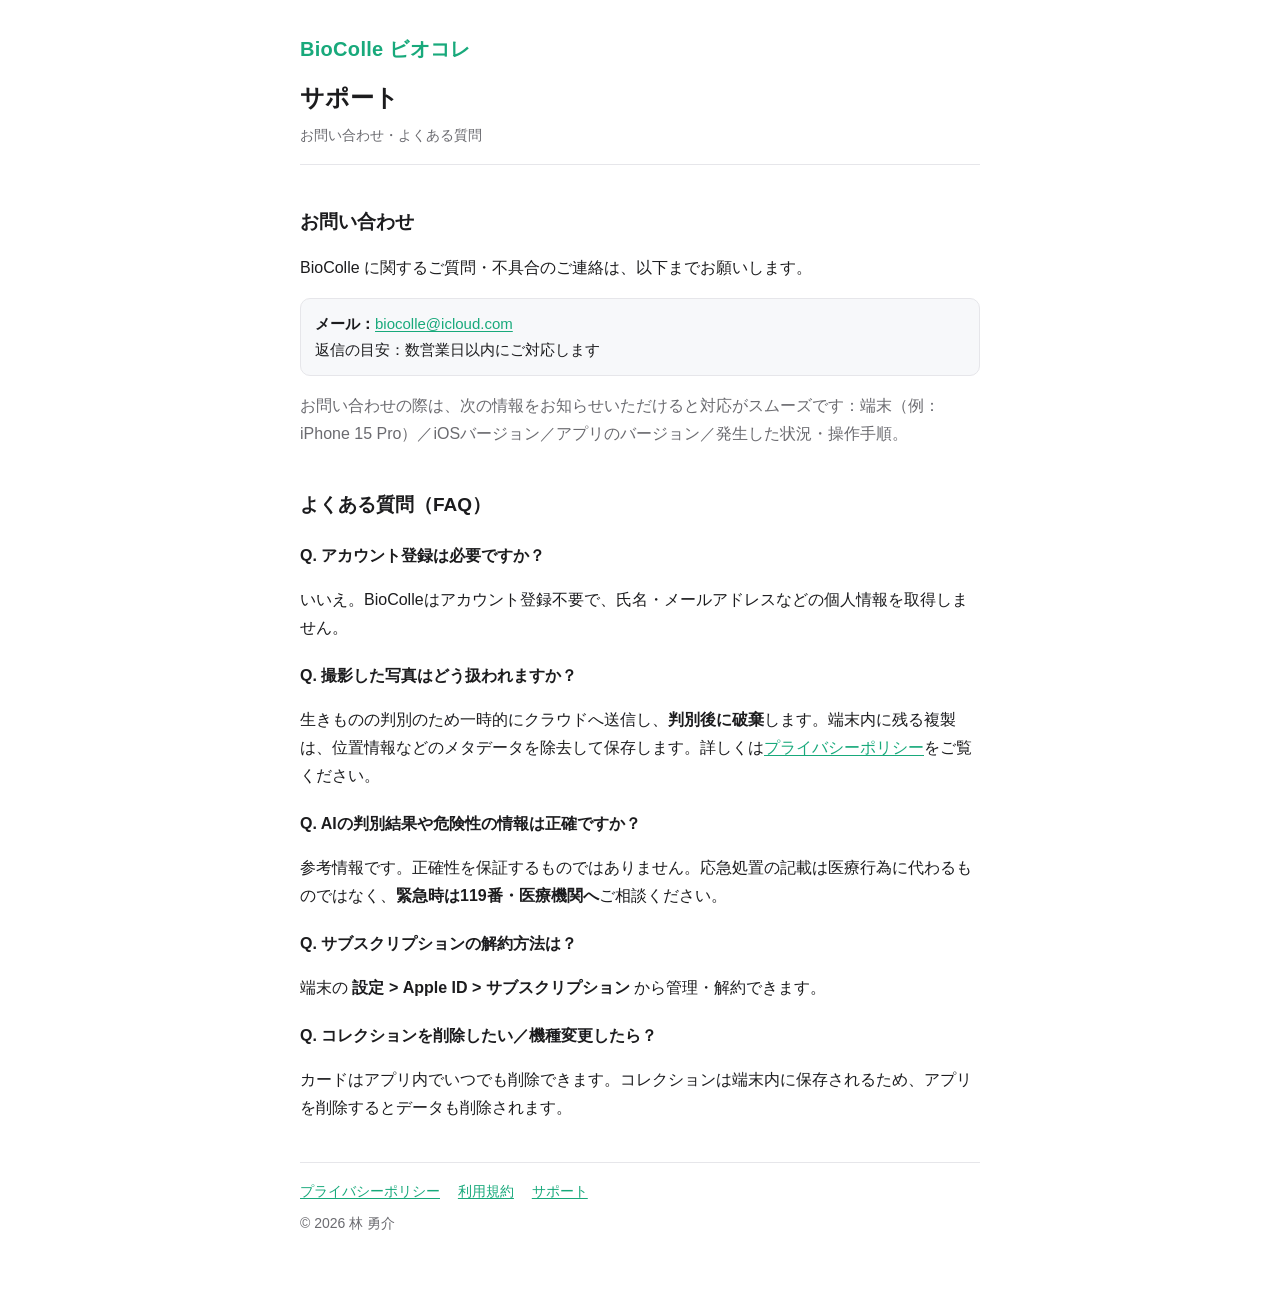
==== support.html @ 21d07bc8 "BioColle 法的情報・サポート（プライバシーポリシー・利用規約・サポート）" ====
<!doctype html>
<html lang="ja">
<head>
<meta charset="utf-8">
<meta name="viewport" content="width=device-width, initial-scale=1">
<title>サポート — BioColle（ビオコレ）</title>
<link rel="stylesheet" href="style.css">
</head>
<body>
<div class="wrap">
  <header class="site">
    <div class="brand"><a href="index.html" style="text-decoration:none;color:var(--accent)">BioColle ビオコレ</a></div>
    <h1>サポート</h1>
    <p class="date">お問い合わせ・よくある質問</p>
  </header>

  <h2>お問い合わせ</h2>
  <p>BioColle に関するご質問・不具合のご連絡は、以下までお願いします。</p>
  <div class="note">
    <strong>メール：</strong><a href="mailto:biocolle@icloud.com">biocolle@icloud.com</a><br>
    返信の目安：数営業日以内にご対応します
  </div>
  <p class="muted">お問い合わせの際は、次の情報をお知らせいただけると対応がスムーズです：端末（例：iPhone 15 Pro）／iOSバージョン／アプリのバージョン／発生した状況・操作手順。</p>

  <h2>よくある質問（FAQ）</h2>

  <h3>Q. アカウント登録は必要ですか？</h3>
  <p>いいえ。BioColleはアカウント登録不要で、氏名・メールアドレスなどの個人情報を取得しません。</p>

  <h3>Q. 撮影した写真はどう扱われますか？</h3>
  <p>生きものの判別のため一時的にクラウドへ送信し、<strong>判別後に破棄</strong>します。端末内に残る複製は、位置情報などのメタデータを除去して保存します。詳しくは<a href="privacy.html">プライバシーポリシー</a>をご覧ください。</p>

  <h3>Q. AIの判別結果や危険性の情報は正確ですか？</h3>
  <p>参考情報です。正確性を保証するものではありません。応急処置の記載は医療行為に代わるものではなく、<strong>緊急時は119番・医療機関へ</strong>ご相談ください。</p>

  <h3>Q. サブスクリプションの解約方法は？</h3>
  <p>端末の <strong>設定 &gt; Apple ID &gt; サブスクリプション</strong> から管理・解約できます。</p>

  <h3>Q. コレクションを削除したい／機種変更したら？</h3>
  <p>カードはアプリ内でいつでも削除できます。コレクションは端末内に保存されるため、アプリを削除するとデータも削除されます。</p>

  <footer class="site">
    <a href="privacy.html">プライバシーポリシー</a>
    <a href="terms.html">利用規約</a>
    <a href="support.html">サポート</a>
    <div style="margin-top:8px">© 2026 林 勇介</div>
  </footer>
</div>
</body>
</html>
---- style.css ----
:root {
  --bg: #ffffff;
  --fg: #1c1c1e;
  --muted: #6b6b70;
  --accent: #18a97b;
  --border: #e6e6ea;
  --card: #f7f8fa;
}
@media (prefers-color-scheme: dark) {
  :root {
    --bg: #14161a;
    --fg: #e9eaec;
    --muted: #9a9ba0;
    --accent: #39c892;
    --border: #2a2d33;
    --card: #1c1f24;
  }
}
* { box-sizing: border-box; }
html { -webkit-text-size-adjust: 100%; }
body {
  margin: 0;
  background: var(--bg);
  color: var(--fg);
  font-family: -apple-system, BlinkMacSystemFont, "Hiragino Sans", "Noto Sans JP", "Segoe UI", Roboto, sans-serif;
  line-height: 1.75;
  font-size: 16px;
}
.wrap { max-width: 720px; margin: 0 auto; padding: 32px 20px 64px; }
header.site { border-bottom: 1px solid var(--border); padding-bottom: 16px; margin-bottom: 28px; }
header.site .brand { font-weight: 800; color: var(--accent); font-size: 20px; letter-spacing: .3px; }
header.site h1 { font-size: 24px; margin: 10px 0 4px; }
header.site .date { color: var(--muted); font-size: 14px; margin: 0; }
h2 { font-size: 19px; margin: 32px 0 8px; padding-top: 8px; }
h3 { font-size: 16px; margin: 20px 0 6px; }
p, li { font-size: 16px; }
a { color: var(--accent); text-underline-offset: 2px; }
.muted { color: var(--muted); }
table { width: 100%; border-collapse: collapse; margin: 12px 0; font-size: 14.5px; display: block; overflow-x: auto; }
th, td { border: 1px solid var(--border); padding: 8px 10px; text-align: left; vertical-align: top; }
th { background: var(--card); font-weight: 700; white-space: nowrap; }
.note { background: var(--card); border: 1px solid var(--border); border-radius: 10px; padding: 12px 14px; margin: 16px 0; font-size: 15px; }
footer.site { border-top: 1px solid var(--border); margin-top: 40px; padding-top: 16px; color: var(--muted); font-size: 14px; }
footer.site a { margin-right: 14px; }
ul { padding-left: 1.2em; }
.cards { list-style: none; padding: 0; margin: 24px 0; }
.cards li { border: 1px solid var(--border); border-radius: 12px; margin: 10px 0; }
.cards a { display: block; padding: 16px 18px; text-decoration: none; color: var(--fg); }
.cards a:hover { background: var(--card); }
.cards .t { font-weight: 700; color: var(--accent); }
.cards .d { color: var(--muted); font-size: 14px; margin-top: 2px; }
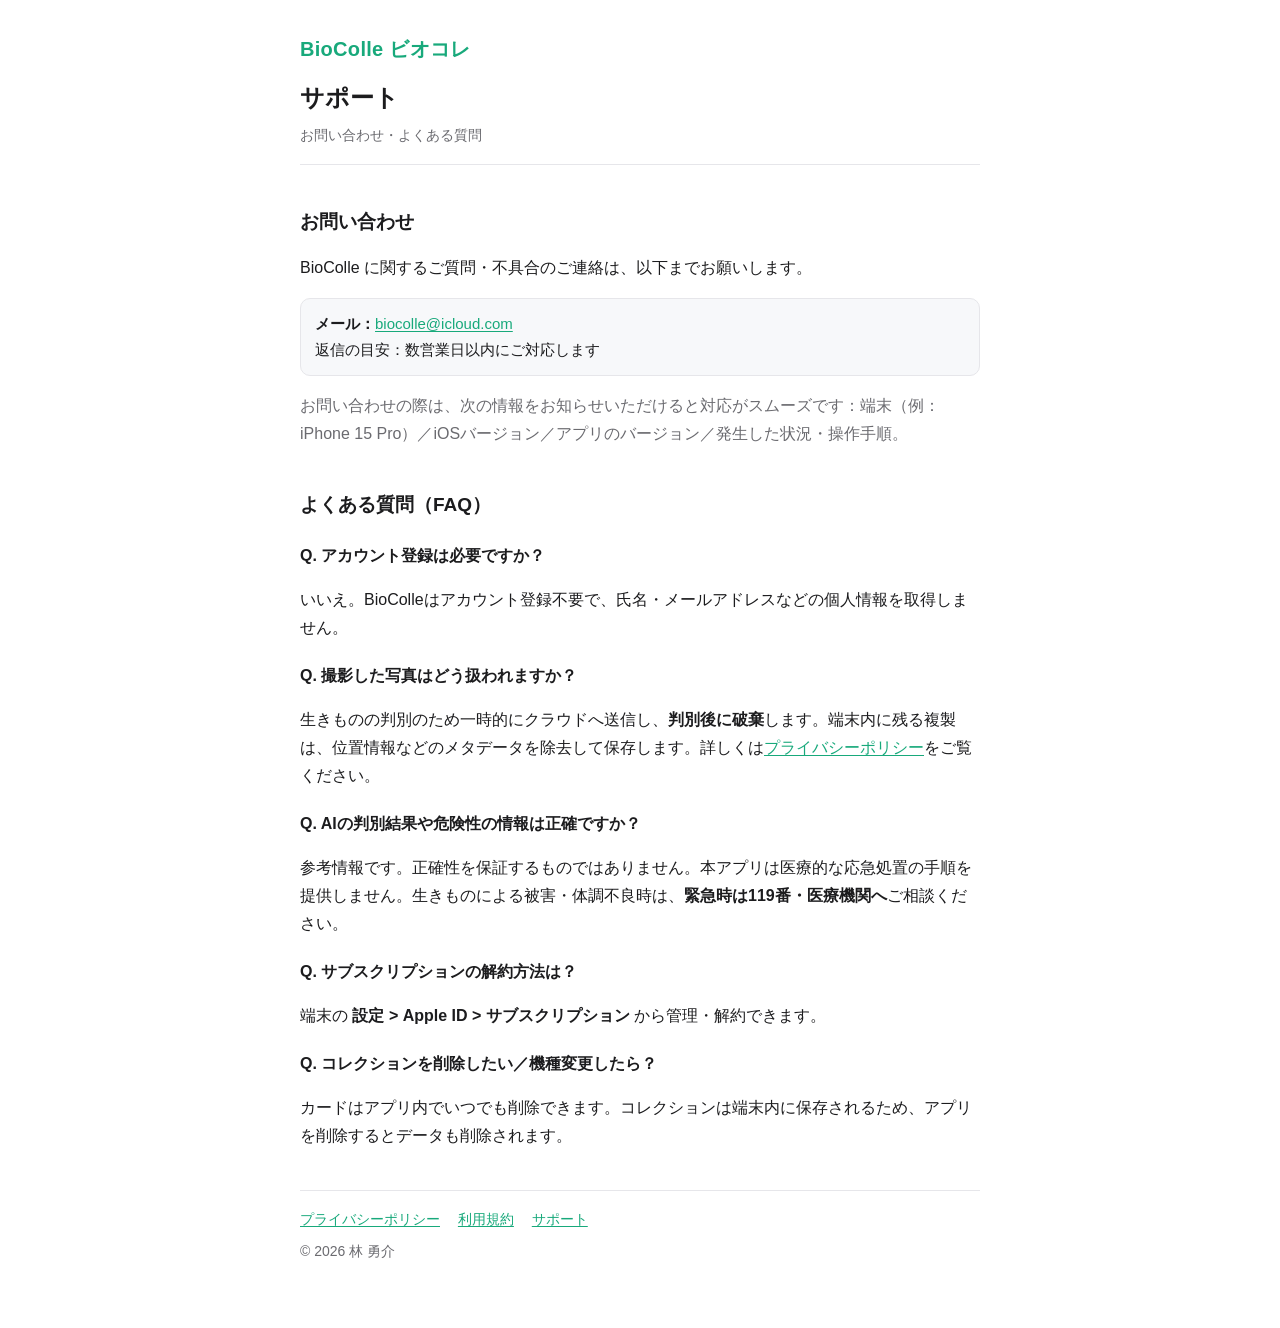
==== commit 769a057f: "fix: 公開規約/サポートから「応急処置を提供」の主張を撤去（4+審査整合） 医療的な応急処置の手順は提供せず、行動面の安全ガイド＋119番案内のみを示す実装・ 審査ノートと文言を一致させる。応急処" ====
--- a/support.html
+++ b/support.html
@@ -31,7 +31,7 @@
   <p>生きものの判別のため一時的にクラウドへ送信し、<strong>判別後に破棄</strong>します。端末内に残る複製は、位置情報などのメタデータを除去して保存します。詳しくは<a href="privacy.html">プライバシーポリシー</a>をご覧ください。</p>
 
   <h3>Q. AIの判別結果や危険性の情報は正確ですか？</h3>
-  <p>参考情報です。正確性を保証するものではありません。応急処置の記載は医療行為に代わるものではなく、<strong>緊急時は119番・医療機関へ</strong>ご相談ください。</p>
+  <p>参考情報です。正確性を保証するものではありません。本アプリは医療的な応急処置の手順を提供しません。生きものによる被害・体調不良時は、<strong>緊急時は119番・医療機関へ</strong>ご相談ください。</p>
 
   <h3>Q. サブスクリプションの解約方法は？</h3>
   <p>端末の <strong>設定 &gt; Apple ID &gt; サブスクリプション</strong> から管理・解約できます。</p>
